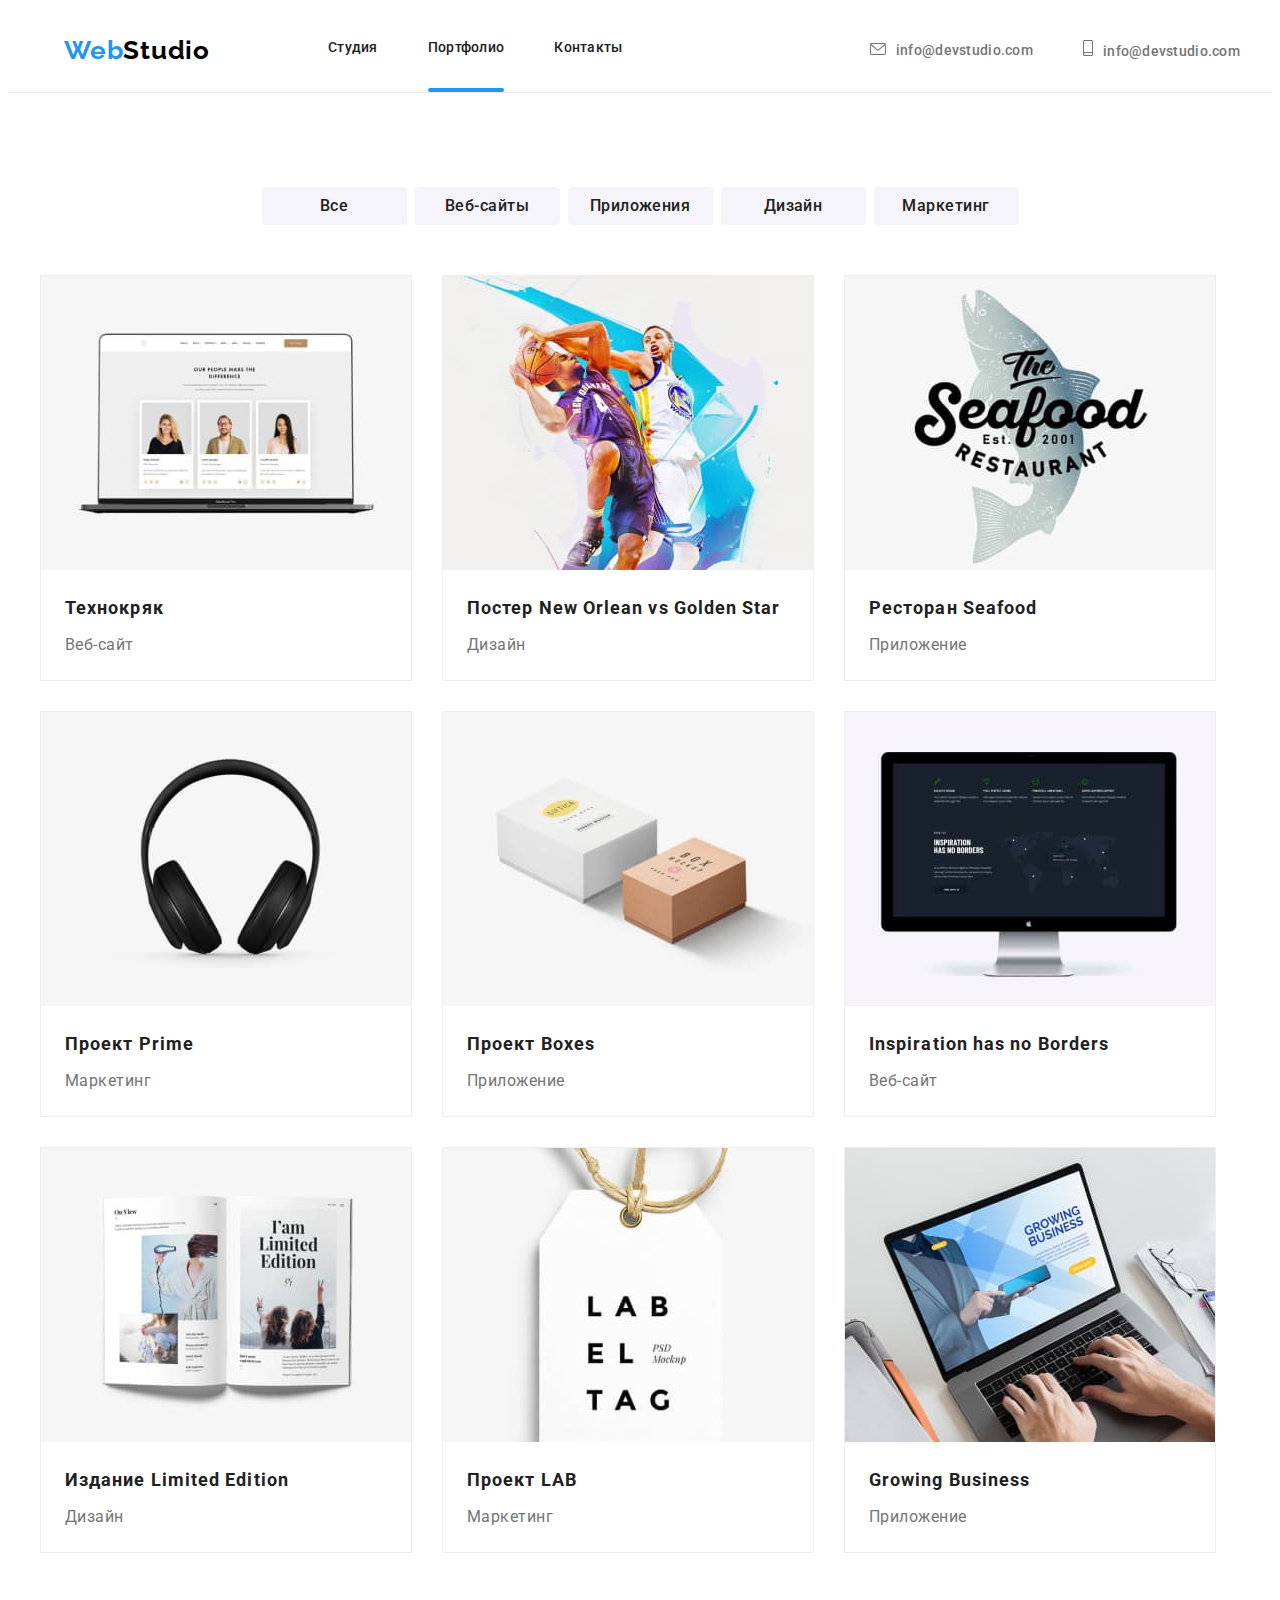
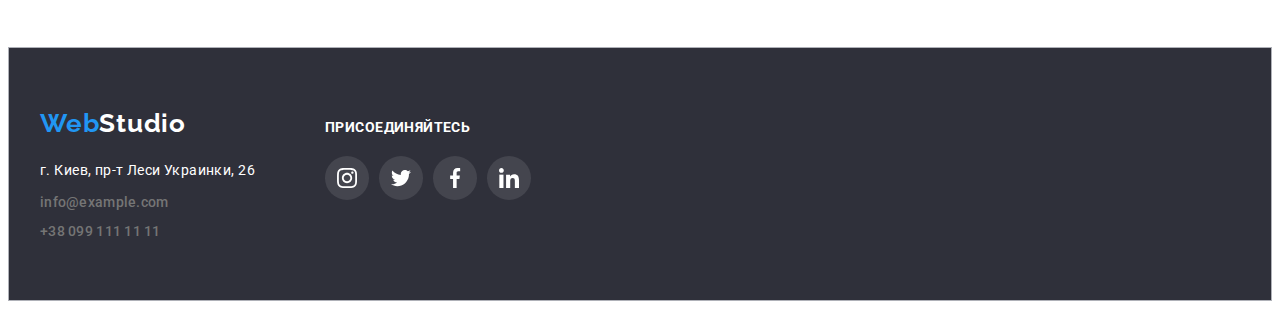
==== portfolio.html @ 58d1611e "Homework 5" ====
<!DOCTYPE html>
<html lang="ru">
  <head>
    <meta charset="UTF-8" />
    <meta http-equiv="X-UA-Compatible" content="IE=edge" />
    <meta name="viewport" content="width=device-width, initial-scale=1.0" />
    <title>Portfolio</title>
    <link
      rel="stylesheet"
      href="https://cdnjs.cloudflare.com/ajax/libs/modern-normalize/1.1.0/modern-normalize.min.css"
      integrity="sha512-wpPYUAdjBVSE4KJnH1VR1HeZfpl1ub8YT/NKx4PuQ5NmX2tKuGu6U/JRp5y+Y8XG2tV+wKQpNHVUX03MfMFn9Q=="
      crossorigin="anonymous"
      referrerpolicy="no-referrer"
    />
    <link rel="stylesheet" href="./css/styles.css" />
    <link rel="preconnect" href="https://fonts.googleapis.com" />
    <link rel="preconnect" href="https://fonts.gstatic.com" crossorigin />
    <link
      href="https://fonts.googleapis.com/css2?family=Raleway:wght@700&family=Roboto:wght@400;500;700;900&display=swap"
      rel="stylesheet"
    />
  </head>
  <!-- Navigation -->
  <body class="main-part">
    <header class="header-section">
      <div class="container nav-container">
        <nav class="main-navigation">
          <a class="logo" href="./index.html"
            ><span class="logo-emphasis">Web</span>Studio</a
          >
          <ul class="site-nav list">
            <li class="item">
              <a class="link" href="./index.html">Студия</a>
            </li>
            <li class="item current-page">
              <a class="link current" href="./portfolio.html">Портфолио</a>
            </li>
            <li class="item">
              <a class="link" href="">Контакты</a>
            </li>
          </ul>
        </nav>
        <!-- Contacts -->
        <ul class="list header-list">
          <li class="item contact-item">
            <a class="contacts contact-link" href="mailto:info@devstudio.com"
              ><svg class="mail-tel-icon" width="16" height="12">
                <use href="./images/icons.svg#icon-envelope"></use></svg
              >info@devstudio.com</a
            >
          </li>
          <li class="item contact-item">
            <a class="contacts contact-link" href="tel:+380961111111"
              ><svg class="mail-tel-icon" width="10" height="16">
                <use href="./images/icons.svg#icon-smartphone"></use></svg
              >info@devstudio.com</a
            >
          </li>
        </ul>
      </div>
    </header>
    <main>
      <!-- Filter buttons -->
      <section class="section-portfolio">
        <div class="container">
          <ul class="list flex-buttons">
            <li class="flex-button">
              <button class="filter-button" type="button">Все</button>
            </li>
            <li class="flex-button">
              <button class="filter-button" type="button">Веб-сайты</button>
            </li>
            <li class="flex-button">
              <button class="filter-button" type="button">Приложения</button>
            </li>
            <li class="flex-button">
              <button class="filter-button" type="button">Дизайн</button>
            </li>
            <li class="flex-button">
              <button class="filter-button" type="button">Маркетинг</button>
            </li>
          </ul>
          <!-- Projects -->
          <ul class="list flex-portfolio">
            <li class="flex-element">
              <a class="flex-link link" href="">
                <div class="project-thumb">
              <img
                class="project-img"
                src="./images/tehnokryak.jpg"
                alt="Ноутбук с открытым проектом"
                width="370"
                height="294"
              />
              <div class="project-description-overlay">
                <p class="project-description">Ресурс предлагает комплексные предложения с разным уровнем функционала и сервисов. Все это позволит посетителю получить исчерпывающие сведения о компании или частном лице.</p>
              </div>
              </div>
              <div class="project-card">
                <h2 class="section-item portfolio">Технокряк</h2>
                <p class="description-item project">Веб-сайт</p>
              </div>
              </a>
            </li>
            <li class="flex-element">
              <a class="flex-link link" href="">
                <div class="project-thumb">
              <img
                class="project-img"
                src="./images/poster.jpg"
                alt="Постер с баскетболистами"
                width="370"
                height="294"
              />
               <div class="project-description-overlay">
                <p class="project-description">Ресурс предлагает комплексные предложения с разным уровнем функционала и сервисов. Все это позволит посетителю получить исчерпывающие сведения о компании или частном лице.</p>
              </div>
            </div>
              <div class="project-card">
                <h2 class="section-item portfolio">
                  Постер New Orlean vs Golden Star
                </h2>
                <p class="description-item project">Дизайн</p>
              </div>
              </a>
            </li>
            <li class="flex-element">
              <a class="flex-link link" href="">
                <div class="project-thumb">
              <img
                class="project-img"
                src="./images/seafood.jpg"
                alt="Ресторан морепродуктов"
                width="370"
                height="294"
              />
               <div class="project-description-overlay">
                <p class="project-description">Ресурс предлагает комплексные предложения с разным уровнем функционала и сервисов. Все это позволит посетителю получить исчерпывающие сведения о компании или частном лице.</p>
              </div>
              </div>
              <div class="project-card">
                <h2 class="section-item portfolio">Ресторан Seafood</h2>
                <p class="description-item project">Приложение</p>
              </div>
              </a>
            </li>
            <li class="flex-element">
              <a class="flex-link link" href="">
                  <div class="project-thumb">
              <img
                class="project-img"
                src="./images/prime.jpg"
                alt="Наушники"
                width="370"
                height="294"
              /><div class="project-description-overlay">
                <p class="project-description">Ресурс предлагает комплексные предложения с разным уровнем функционала и сервисов. Все это позволит посетителю получить исчерпывающие сведения о компании или частном лице.</p>
              </div>
              </div>
              <div class="project-card">
                <h2 class="section-item portfolio">Проект Prime</h2>
                <p class="description-item project">Маркетинг</p>
              </div>
              </a>
            </li>
            <li class="flex-element">
              <a class="flex-link link" href="">
                  <div class="project-thumb">
              <img
                class="project-img"
                src="./images/boxes.jpg"
                alt="Две коробки"
                width="370"
                height="294"
              />
              <div class="project-description-overlay">
                <p class="project-description">Ресурс предлагает комплексные предложения с разным уровнем функционала и сервисов. Все это позволит посетителю получить исчерпывающие сведения о компании или частном лице.</p>
              </div>
              </div>
              <div class="project-card">
                <h2 class="section-item portfolio">Проект Boxes</h2>
                <p class="description-item project">Приложение</p>
              </div>
              </a>
            </li>
            <li class="flex-element">
              <a class="flex-link link" href="">
                  <div class="project-thumb">
              <img
                class="project-img"
                src="./images/no-borders.jpg"
                alt="Экран компьютера"
                width="370"
                height="294"
              />
              <div class="project-description-overlay">
                <p class="project-description">Ресурс предлагает комплексные предложения с разным уровнем функционала и сервисов. Все это позволит посетителю получить исчерпывающие сведения о компании или частном лице.</p>
              </div>
              </div>
              <div class="project-card">
                <h2 class="section-item portfolio" lang="en">
                  Inspiration has no Borders
                </h2>
                <p class="description-item project">Веб-сайт</p>
              </div>
              </a>
            </li>
            <li class="flex-element">
              <a class="flex-link link" href="">
                  <div class="project-thumb">
              <img
                class="project-img"
                src="./images/limited-edition.jpg"
                alt="Открытый журнал"
                width="370"
                height="294"
              />
              <div class="project-description-overlay">
                <p class="project-description">Ресурс предлагает комплексные предложения с разным уровнем функционала и сервисов. Все это позволит посетителю получить исчерпывающие сведения о компании или частном лице.</p>
              </div>
              </div>
              <div class="project-card">
                <h2 class="section-item portfolio">Издание Limited Edition</h2>
                <p class="description-item project">Дизайн</p>
              </div>
              </a>
            </li>
            <li class="flex-element">
              <a class="flex-link link" href="">
                  <div class="project-thumb">
              <img
                class="project-img"
                src="./images/lab.jpg"
                alt="Бирка"
                width="370"
                height="294"
              />
              <div class="project-description-overlay">
                <p class="project-description">Ресурс предлагает комплексные предложения с разным уровнем функционала и сервисов. Все это позволит посетителю получить исчерпывающие сведения о компании или частном лице.</p>
              </div>
              </div>
              <div class="project-card">
                <h2 class="section-item portfolio">Проект LAB</h2>
                <p class="description-item project">Маркетинг</p>
              </div>
              </a>
            </li>
            <li class="flex-element">
              <a class="flex-link link" href="">
                  <div class="project-thumb">
              <img
                class="project-img"
                src="./images/business.jpg"
                alt="Ноутбук в процессе работы"
                width="370"
                height="294"
              />
              <div class="project-description-overlay">
                <p class="project-description">Ресурс предлагает комплексные предложения с разным уровнем функционала и сервисов. Все это позволит посетителю получить исчерпывающие сведения о компании или частном лице.</p>
              </div>
              </div>
              <div class="project-card">
                <h2 class="section-item portfolio" lang="en">
                  Growing Business
                </h2>
                <p class="description-item project">Приложение</p>
              </div>
              </a>
            </li>
          </ul>
        </div>
      </section>
    </main>
    <!-- Footer -->
    <footer class="footer-section">
      <div class="container footer-container">
        <div>
        <a class="logo-footer" href="./index.html"
          ><span class="logo-emphasis">Web</span>Studio</a
        >
        <address>
          <ul class="list">
            <li class="footer-contact">
              <a class="adress" href="https://goo.gl/maps/RZzK3HeGXn62apEB7"
                >г. Киев, пр-т Леси Украинки, 26</a
              >
            </li>
            <li class="footer-contact">
              <a class="contacts email-tel" href="mailto:info@example.com"
                >info@example.com</a
              >
            </li>
            <li>
              <a class="contacts email-tel" href="tel:+380991111111">+38 099 111 11 11</a>
            </li>
          </ul>
        </address>
        </div>
        <div class="footer-links">
          <p class="footer-appeal">Присоединяйтесь</p>

          <ul class="appeal-list list">
            <li class="appeal-part"><a class="appeal-link" href=""><svg class="appeal-network" width="20" height="20"><use href="./images/icons.svg#icon-instagram"></svg></a></li>
              <li class="appeal-part"><a class="appeal-link" href=""><svg class="appeal-network" width="20" height="20"><use href="./images/icons.svg#icon-twitter"></svg></a></li>
                <li class="appeal-part"><a class="appeal-link" href=""><svg class="appeal-network" width="20" height="20"><use href="./images/icons.svg#icon-facebook"></svg></a></li>
                  <li class="appeal-part"><a class="appeal-link" href=""><svg class="appeal-network" width="20" height="20"><use href="./images/icons.svg#icon-linkedin"></svg></a></li>
          </ul>

        </div>
      </div>
    </footer>
  </body>
</html>
---- css/styles.css ----
:root {
  --primary-text-color: #212121;
  --secondary-text-color: #757575;
  --accent-color: #2196f3;
  --logo-color: #000000;
  --footer-logo: #ffffff;
  --buttons-color: #f5f4fa;
  --footer-contacts-color: rgba(255, 255, 255, 0.6);
  --team-background-color: #f5f4fa;
  --hero-footer-background-color: #2f303a;
  --primary-background: #ffffff;
  --hero-color: #ffffff;
  --icons-color: #afb1b8;
}
.list {
  list-style: none;
}
.link {
  text-decoration: none;
}
.main-part {
  background-color: var(--primary-background);
  color: var(--primary-text-color);
  font-family: Roboto, sans-serif;
}
h1,
h2,
h3,
h4,
h5,
h6,
p {
  margin-top: 0;
  margin-bottom: 0;
}
ul,
ol {
  margin-top: 0;
  margin-bottom: 0;
  padding-left: 0;
}
img {
  display: block;
  width: 100%;
  height: auto;
}
.container {
  width: 1200px;
  padding-left: 15px;
  padding-right: 15px;
  margin-left: auto;
  margin-right: auto;
}
.section {
  padding: 94px 0px 0px;
}
.section-portfolio {
  padding: 94px 0;
}
/* Header */
.header-section {
  border-bottom: 1px solid #ececec;
}
.nav-container {
  display: flex;
  align-items: center;
}
.header-list {
  display: flex;
  align-items: center;
  margin-left: auto;
}

/* Logo */
.logo {
  margin-right: 94px;
  padding: 24px;

  color: var(--logo-color);
  font-family: Raleway, sans-serif;
  font-weight: 700;
  font-size: 26px;
  line-height: 1.19;
  letter-spacing: 0.03em;
  text-decoration: none;
}
.logo-emphasis {
  color: var(--accent-color);
}
/* Site navigation */
.main-navigation {
  display: flex;
  align-items: center;
}
.site-nav {
  display: flex;
}
.site-nav .link {
  display: block;
  padding: 32px 0px;

  color: var(--primary-text-color);
  font-weight: 500;
  font-size: 14px;
  line-height: 1.14;
  letter-spacing: 0.02em;
  text-decoration: none;
  transition: color 250ms cubic-bezier(0.4, 0, 0.2, 1);
}
.site-nav .link:hover,
.site-nav .link:focus {
  color: var(--accent-color);
}
.site-nav .item:not(:last-child) {  
  margin-right: 50px;
}
.header-list {
  margin-left: auto;
  display: flex;
}
.header-list .contacts {
  padding: 32px 0px;
}
.header-list .item:not(:last-child) {
  margin-right: 50px;
}
.contacts {
  color: var(--secondary-text-color);
  font-weight: 500;
  font-size: 14px;
  font-style: normal;
  line-height: 1.14;
  letter-spacing: 0.02em;
  text-decoration: none;
}
.mail-tel-icon {
  fill: var(--secondary-text-color);
  margin-right: 10px;
}
.contact-link:hover,
.contact-link:focus {
  color: var(--accent-color);
}
.mail-tel-icon
{
transition: fill 250ms cubic-bezier(0.4, 0, 0.2, 1);
}
.contact-link {
  transition: color 250ms cubic-bezier(0.4, 0, 0.2, 1);
}
.contact-item:hover .mail-tel-icon,
.contact-item:focus .mail-tel-icon {
  fill: var(--accent-color);
}
.footer-contacts {
  color: var(--footer-contacts-color);
}
.current-page::after {
  content: "";
  display: block;
  width: 100%;
  height: 4px;
  background: var(--accent-color);
  border-radius: 2px;
}
/* Section hero */
.hero {
  padding: 200px 0px;
  margin-left: auto;
  margin-right: auto;

  text-align: center;
  background-image: linear-gradient(to right, #2f303a66, #2f303a66),
    url(../images/hero.jpg);
  max-width: 1600px;
  max-height: 600px;
  background-repeat: no-repeat;
}
.hero-title {
  margin-bottom: 30px;
  font-weight: 900;
  font-size: 44px;
  line-height: 1.36;
  text-align: center;
  letter-spacing: 0.06em;
  text-transform: uppercase;
  color: var(--hero-color);
}
.modal-button {
  border-radius: 4px;
  padding: 10px 32px;
  min-width: 200px;
  box-shadow: 0px 4px 4px rgba(0, 0, 0, 0.15);
  border-style: none;

  background-color: var(--accent-color);
  color: var(--hero-color);
  font-weight: 700;
  font-size: 16px;
  line-height: 1.87;
  text-align: center;
  letter-spacing: 0.06em;
  cursor: pointer;
}
/* Sections */
.heading {
  text-align: center;
  font-weight: bold;
  font-size: 36px;
  line-height: 1.16;
  text-align: center;
  letter-spacing: 0.03em;
}
.list .studio {
  margin-bottom: 10px;
}
.list .team {
  margin-bottom: 10px;
}
.list .portfolio {
  margin-bottom: 4px;
}
.description-item {
  color: var(--secondary-text-color);
}
.container .heading {
  margin-bottom: 50px;
}
/* Advantages section */
.benefit {
  font-size: 14px;
  line-height: 1.71;
  letter-spacing: 0.03em;
  color: var(--secondary-text-color);
}
.studio {
  font-weight: bold;
  font-size: 14px;
  line-height: 1.14;
  letter-spacing: 0.03em;
  text-transform: uppercase;
  color: var(--primary-text-color);
}
.list-advantage {
  display: flex;
}
.advantages {
  display: flex;
  padding-bottom: 94px 0px;
}
.advantage-item {
  width: 270px;
}
.advantage-item:not(:last-child) {
  margin-right: 30px;
}
.advantage-pics {
  display: flex;
}
.advantage-element {
  display: flex;
  justify-content: center;
  align-items: center;
  width: 270px;
  height: 120px;
  background-color: var(--team-background-color);
  border-radius: 4px;
  margin-bottom: 30px;
}
.advantage-element:not(:last-child) {
  margin-right: 30px;
}
/* Offers section */
.section-offer {
  padding-bottom: 94px;
}
.flex-offers {
  display: flex;
}
.offer-img {
  position: relative;
}
.offer-img:not(:last-child) {
  margin-right: 30px;
}
.section-item {
  color: var(--primary-text-color);
}
.offer-description {
  font-weight: 700;
  font-size: 14px;
  line-height: 1.14;
  text-align: center;
  letter-spacing: 0.03em;
  text-transform: uppercase;
  padding: 27px auto;
  color: #FFFFFF;
}
.offer-description-overlay {
  position: absolute;
  background-color: rgba(47, 48, 58, 0.8);
  height: 70px;
  width: 100%;
  padding: 27px 0;
  bottom: 0px;
}
/* Team section */
.flex-member {
  width: 270px;
  border-radius: 0px 0px 4px 4px;
  box-shadow: 0px 1px 3px rgba(0, 0, 0, 0.12), 0px 1px 1px rgba(0, 0, 0, 0.14),
    0px 2px 1px rgba(0, 0, 0, 0.2);

  background-color: #ffffff;
  text-align: center;
}
.flex-member:not(:last-child) {
  margin-right: 30px;
}
.team {
  font-weight: 500;
  font-size: 16px;
  line-height: 1.18;
  text-align: center;
  letter-spacing: 0.03em;
  color: var(--primary-text-color);
}
.flex-team {
  display: flex;
}
.member-card {
  padding: 30px 0px;
}
.position {
  font-size: 16px;
  line-height: 1.18;
  text-align: center;
  letter-spacing: 0.03em;
  margin-bottom: 16px;
}
.section-team {
  background-color: var(--team-background-color);
  padding-bottom: 94px;
}
.social-list {
  display: flex;
  justify-content: center;
}
.social-list-link {
  display: flex;
  justify-content: center;
  align-items: center;
  width: 44px;
  height: 44px;
  border-radius: 50%;
  transition: background-color 250ms cubic-bezier(0.4, 0, 0.2, 1);
}
.social-list-item:not(:last-child) {
  margin-right: 10px;
}
.social-icon {
  fill: #afb1b8;
  transition: fill 250ms cubic-bezier(0.4, 0, 0.2, 1);
}
.social-list-link:hover,
.social-list-link:focus {
  background-color: var(--accent-color);
}
.social-list-link:hover .social-icon,
.social-list-link:focus .social-icon {
  fill: #ffffff;
}
/* Clients */
.clients-list {
  display: flex;
  align-items: center;
  justify-content: center;
}
.clients-link {
  display: flex;
  align-items: center;
  justify-content: center;
  width: 170px;
  height: 92px;
  border: 1px solid var(--icons-color);
  border-radius: 4px;
}
.clients-item:not(:last-child) {
  margin-right: 30px;
}
.clients-link {
  border-color: var(--icons-color);
  fill: var(--icons-color);
  transition: border-color 250ms cubic-bezier(0.4, 0, 0.2, 1), fill 250ms cubic-bezier(0.4, 0, 0.2, 1);;
}
.clients-link:hover,
.clients-link:focus {
  border-color: var(--accent-color);
  cursor: pointer;
  fill: var(--accent-color);
}
/* Footer */
.footer-section {
  background-color: var(--hero-footer-background-color);
  padding: 60px 0px;
  border: 1px solid #afb1b8;
}
.logo-footer {
  margin-bottom: 20px;
  display: inline-block;

  color: var(--footer-logo);
  font-family: Raleway, sans-serif;
  font-weight: 700;
  font-size: 26px;
  line-height: 1.19;
  letter-spacing: 0.03em;
  text-decoration: none;
}
.footer-contact {
  margin-bottom: 10px;
}
.adress {
  display: inline-block;
  font-style: normal;
  color: #ffffff;
  font-size: 14px;
  line-height: 1.71;
  letter-spacing: 0.03em;
  text-decoration: none;
  transition: color 250ms cubic-bezier(0.4, 0, 0.2, 1);
}
.list .email {
  display: inline-block;
}
.adress:hover,
.adress:focus {
  color: var(--accent-color);
}
.email-tel {
  transition: color 250ms cubic-bezier(0.4, 0, 0.2, 1);
}
.email-tel:hover,
.email-tel:focus {
  color: var(--accent-color);
}
.footer-container {
  display: flex;
  align-items: baseline;
}
.footer-links {
  margin-left: 70px;
}
.footer-appeal {
  margin-bottom: 20px;
  font-weight: bold;
  font-size: 14px;
  line-height: 1.14;
  letter-spacing: 0.03em;
  text-transform: uppercase;
  color: var(--hero-color);
}
.appeal-list {
  display: flex;
}
.appeal-part {
  display: flex;
}
.appeal-link {
  display: flex;
  justify-content: center;
  align-items: center;
  width: 44px;
  height: 44px;
  border-radius: 50%;
  background-color: rgba(255, 255, 255, 0.1);
  transition: background-color 250ms cubic-bezier(0.4, 0, 0.2, 1);
}
.appeal-link:hover,
.appeal-link:focus {
  background-color: var(--accent-color);
}
.appeal-part:not(:last-child) {
  margin-right: 10px;
}
.appeal-network {
  fill: var(--footer-logo);
}
.apeal-network:hover {
  background-color: var(--accent-color);
}
/* Portfolio */
/* Filter section */
.filter-button {
  border-radius: 4px;
  padding: 6px 22px;
  min-width: 145px;
  text-align: center;
  border-style: none;
  display: inline-block;

  color: var(--primary-text-color);
  background-color: var(--buttons-color);
  font-family: inherit;
  font-weight: 500;
  font-size: 16px;
  line-height: 1.62;
  letter-spacing: 0.03em;
  cursor: pointer;
  transition: color 250ms cubic-bezier(0.4, 0, 0.2, 1), background-color 250ms cubic-bezier(0.4, 0, 0.2, 1), box-shadow 250ms cubic-bezier(0.4, 0, 0.2, 1);
}
.filter-button:hover,
.filter-button:focus {
  background-color: var(--accent-color);
  color: #ffffff;
  box-shadow: 0px 3px 1px rgba(0, 0, 0, 0.1), 0px 1px 2px rgba(0, 0, 0, 0.08),
    0px 2px 2px rgba(0, 0, 0, 0.12);
}
.flex-buttons {
  display: flex;
  justify-content: center;
}
.flex-buttons {
  margin-bottom: 50px;
}
.flex-button:not(:last-child) {
  margin-right: 8px;
}
.flex-link {
  display: block;
  transition: box-shadow 250ms cubic-bezier(0.4, 0, 0.2, 1);
}
.flex-link:hover {
  box-shadow: 0px 4px 4px rgba(0, 0, 0, 0.25);
}
.project-card {
  padding: 20px 24px;
}
.portfolio {
  font-weight: bold;
  font-size: 18px;
  line-height: 2;
  letter-spacing: 0.06em;
}
.project {
  font-size: 16px;
  line-height: 1.87;
  letter-spacing: 0.03em;
}
.flex-portfolio {
  display: flex;
  flex-wrap: wrap;
}
.flex-element {
  width: 370px;
  margin-right: 30px;
  margin-bottom: 30px;
  border: 1px solid #eeeeee;
}
.flex-element:nth-child(3n) {
  margin-right: 0px;
}
.flex-element:nth-last-child(-n + 3) {
  margin-bottom: 0px;
}
.project-thumb {
  position: relative;
  overflow: hidden;
}
.project-thumb:hover .project-description-overlay{
transform: translateY(0);
}
.project-description {
  font-size: 18px;
  line-height: 1.55;
  letter-spacing: 0.03em;
  color: #ffffff;
  padding: 24px 64px;
}
.project-description-overlay {
  position: absolute;
  height: 294px;
  width: 100%;
  top: 0;
  background-color: rgba(33, 150, 243, 0.9);
  transform: translateY(100%);
  transition: transform 250ms cubic-bezier(0.4, 0, 0.2, 1);
}
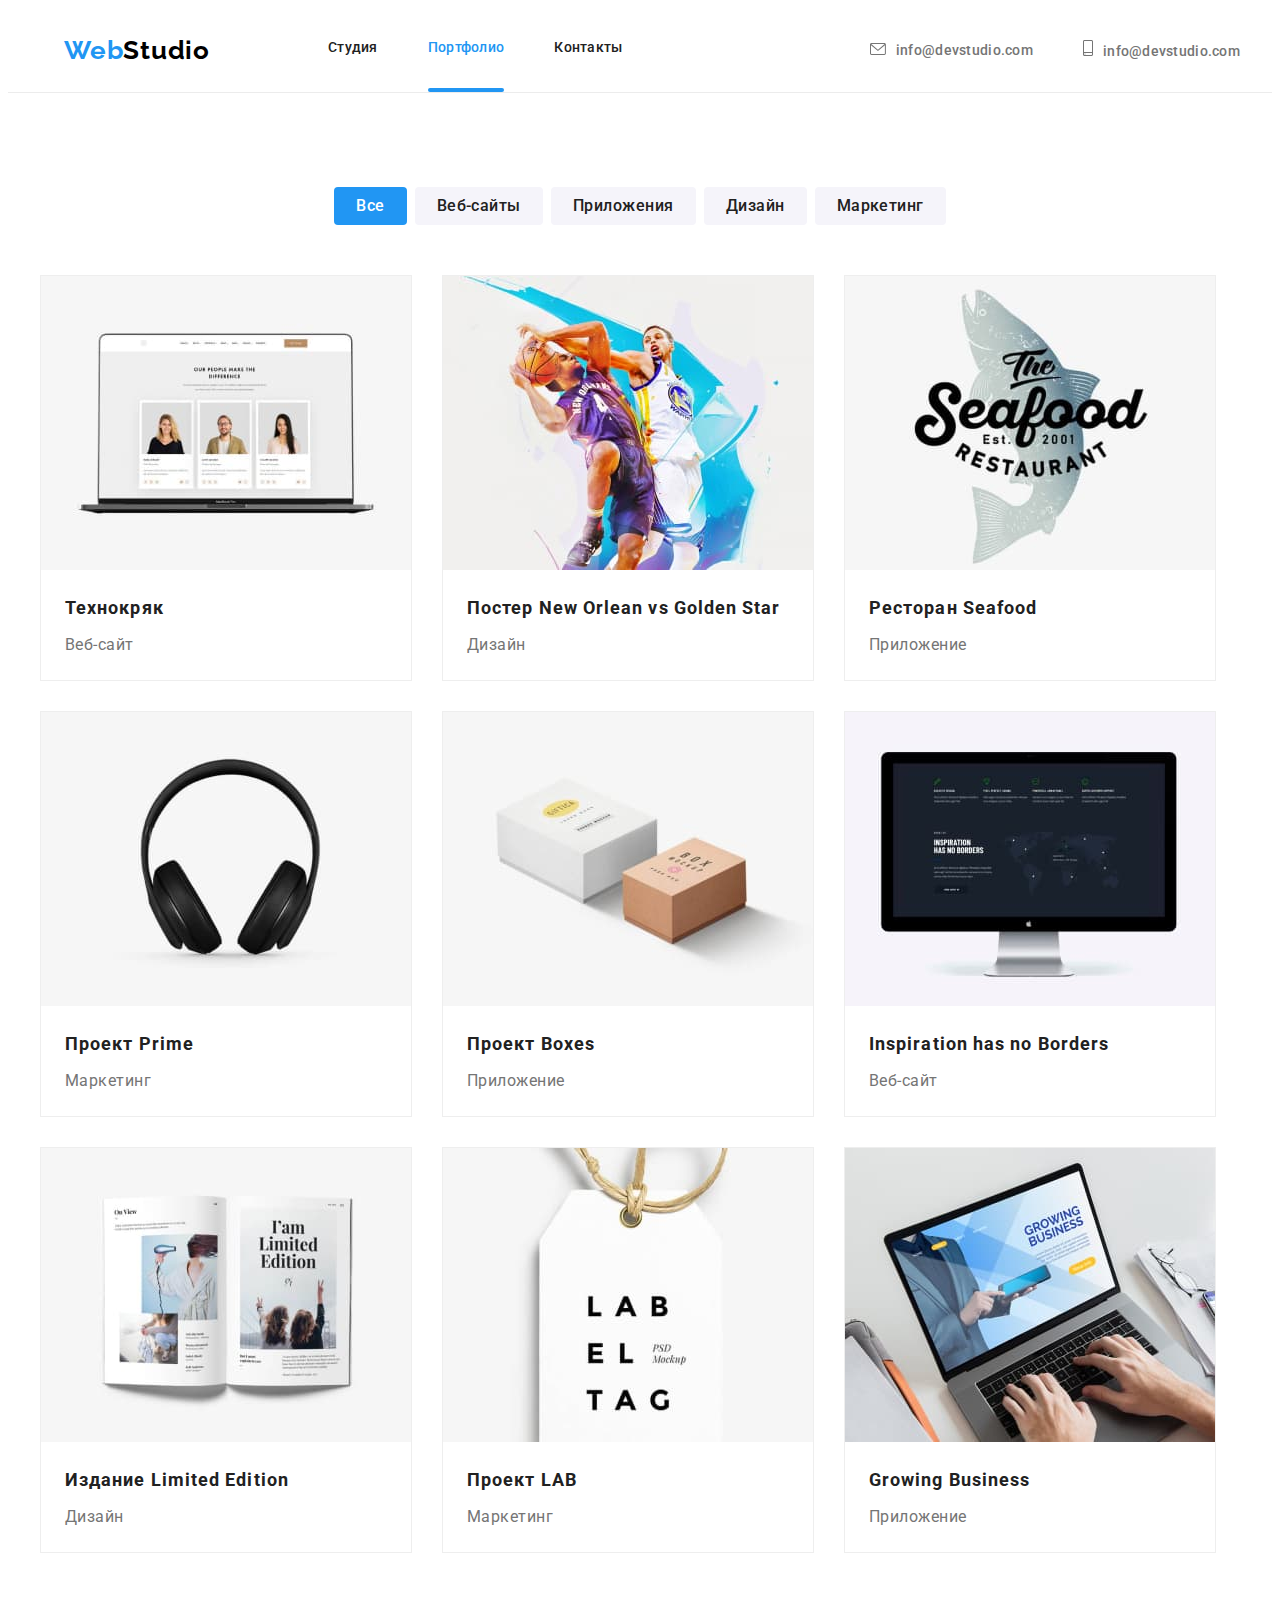
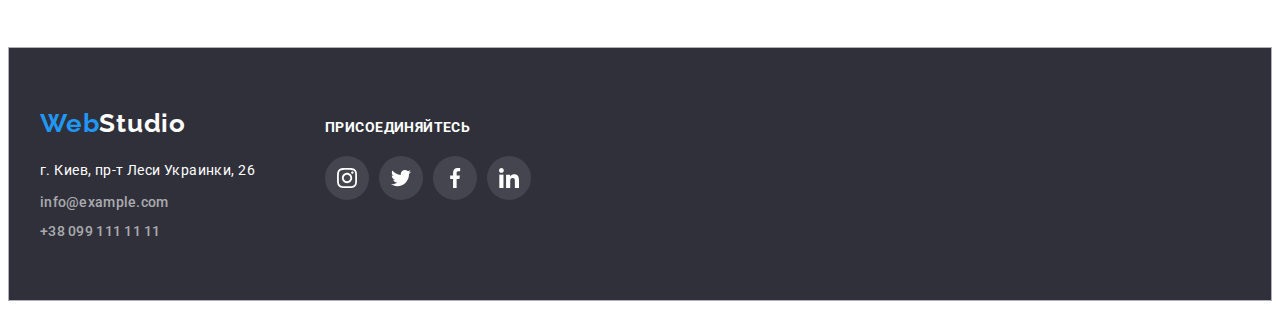
==== commit 7cf3e42b: "Changed according to the remarks" ====
--- a/portfolio.html
+++ b/portfolio.html
@@ -45,16 +45,12 @@
           <li class="item contact-item">
             <a class="contacts contact-link" href="mailto:info@devstudio.com"
               ><svg class="mail-tel-icon" width="16" height="12">
-                <use href="./images/icons.svg#icon-envelope"></use></svg
-              >info@devstudio.com</a
-            >
+                <use href="./images/icons.svg#icon-envelope"></use></svg>info@devstudio.com</a>
           </li>
           <li class="item contact-item">
             <a class="contacts contact-link" href="tel:+380961111111"
               ><svg class="mail-tel-icon" width="10" height="16">
-                <use href="./images/icons.svg#icon-smartphone"></use></svg
-              >info@devstudio.com</a
-            >
+                <use href="./images/icons.svg#icon-smartphone"></use></svg>info@devstudio.com</a>
           </li>
         </ul>
       </div>
@@ -65,7 +61,7 @@
         <div class="container">
           <ul class="list flex-buttons">
             <li class="flex-button">
-              <button class="filter-button" type="button">Все</button>
+              <button class="filter-button current-btn" type="button">Все</button>
             </li>
             <li class="flex-button">
               <button class="filter-button" type="button">Веб-сайты</button>
--- a/css/styles.css
+++ b/css/styles.css
@@ -52,7 +52,7 @@
   margin-right: auto;
 }
 .section {
-  padding: 94px 0px 0px;
+  padding: 94px 0px;
 }
 .section-portfolio {
   padding: 94px 0;
@@ -148,8 +148,8 @@
 .contact-link {
   transition: color 250ms cubic-bezier(0.4, 0, 0.2, 1);
 }
-.contact-item:hover .mail-tel-icon,
-.contact-item:focus .mail-tel-icon {
+.contact-link:hover .mail-tel-icon,
+.contact-link:focus .mail-tel-icon {
   fill: var(--accent-color);
 }
 .footer-contacts {
@@ -163,6 +163,9 @@
   background: var(--accent-color);
   border-radius: 2px;
 }
+.link.current {
+  color: var(--accent-color);
+}
 /* Section hero */
 .hero {
   padding: 200px 0px;
@@ -272,7 +275,7 @@
 }
 /* Offers section */
 .section-offer {
-  padding-bottom: 94px;
+  padding: 0 0 94px;
 }
 .flex-offers {
   display: flex;
@@ -293,7 +296,6 @@
   text-align: center;
   letter-spacing: 0.03em;
   text-transform: uppercase;
-  padding: 27px auto;
   color: #FFFFFF;
 }
 .offer-description-overlay {
@@ -301,10 +303,13 @@
   background-color: rgba(47, 48, 58, 0.8);
   height: 70px;
   width: 100%;
-  padding: 27px 0;
   bottom: 0px;
+  display: flex;
+  justify-content: center;
+  align-items: center;
 }
 /* Team section */
+
 .flex-member {
   width: 270px;
   border-radius: 0px 0px 4px 4px;
@@ -438,6 +443,7 @@
   color: var(--accent-color);
 }
 .email-tel {
+  color: var(--footer-contacts-color);
   transition: color 250ms cubic-bezier(0.4, 0, 0.2, 1);
 }
 .email-tel:hover,
@@ -491,10 +497,9 @@
 }
 /* Portfolio */
 /* Filter section */
-.filter-button {
+  .filter-button {
   border-radius: 4px;
   padding: 6px 22px;
-  min-width: 145px;
   text-align: center;
   border-style: none;
   display: inline-block;
@@ -508,6 +513,9 @@
   letter-spacing: 0.03em;
   cursor: pointer;
   transition: color 250ms cubic-bezier(0.4, 0, 0.2, 1), background-color 250ms cubic-bezier(0.4, 0, 0.2, 1), box-shadow 250ms cubic-bezier(0.4, 0, 0.2, 1);
+}.current-btn {
+  background-color: var(--accent-color);
+  color: #ffffff;
 }
 .filter-button:hover,
 .filter-button:focus {
@@ -566,8 +574,10 @@
 .project-thumb {
   position: relative;
   overflow: hidden;
-}
-.project-thumb:hover .project-description-overlay{
+  
+}
+.flex-link:hover .project-description-overlay,
+.flex-link:focus .project-description-overlay {
 transform: translateY(0);
 }
 .project-description {
@@ -575,7 +585,7 @@
   line-height: 1.55;
   letter-spacing: 0.03em;
   color: #ffffff;
-  padding: 24px 64px;
+  padding: 64px 24px;
 }
 .project-description-overlay {
   position: absolute;
@@ -586,6 +596,51 @@
   transform: translateY(100%);
   transition: transform 250ms cubic-bezier(0.4, 0, 0.2, 1);
 }
-
-
-
+/* Backdrop */
+.backdrop {
+  background-color: rgba(0, 0, 0, 0.2);
+  position: fixed;
+  width: 100vw;
+  height: 100vh;
+  justify-content: center;
+  align-items: center;
+  top: 0;
+  left: 0;
+  transition: transform 400ms cubic-bezier(0.4, 0, 0.2, 1) 0s, visibility 400ms cubic-bezier(0.4, 0, 0.2, 1) 0s, opacity 400ms cubic-bezier(0.4, 0, 0.2, 1) 0s;
+}
+.backdrop.is-hidden {
+  opacity: 0;
+  visibility: hidden;
+  pointer-events: none;
+  transform: scale(1.4);
+}
+.modal {
+  width: 528px;
+  height: 582px;
+  background-color: #ffffff;
+  box-shadow: 0px 1px 3px rgba(0, 0, 0, 0.12),
+  0px 1px 1px rgba(0, 0, 0, 0.14),
+  0px 2px 1px rgba(0, 0, 0, 0.2);
+  border-radius: 4px;
+  position: absolute;
+  top: 50%;
+  left: 50%;
+  transform: translate(-50%, -50%);
+}
+.modal-close-btn {
+  position: absolute;
+  top: 8px;
+  right: 8px;
+  width: 30px;
+  height: 30px;
+  padding: 6px;
+  border: 1px solid rgba(0, 0, 0, 0.1);
+  border-radius: 50%;
+  background-color: transparent;
+  display: flex;
+  justify-content: center;
+  align-items: center;
+  cursor: pointer;
+}
+
+
